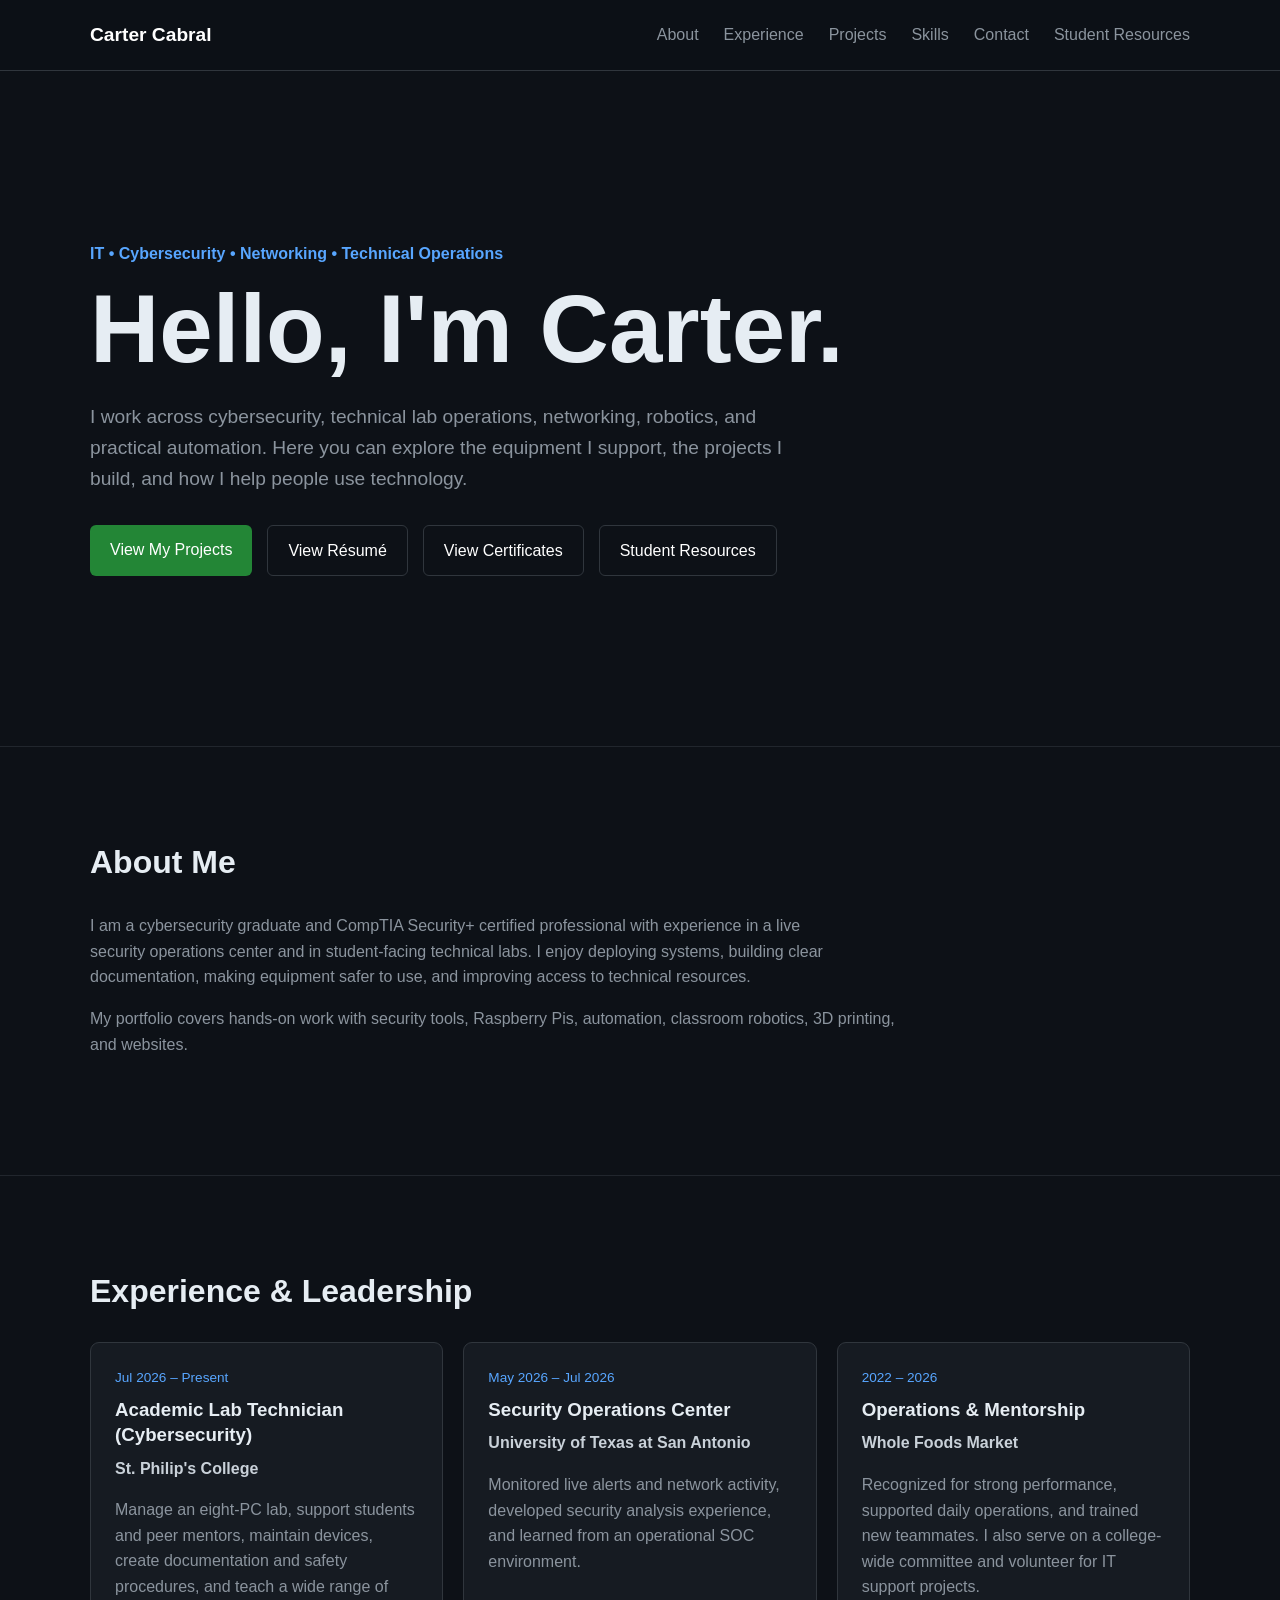
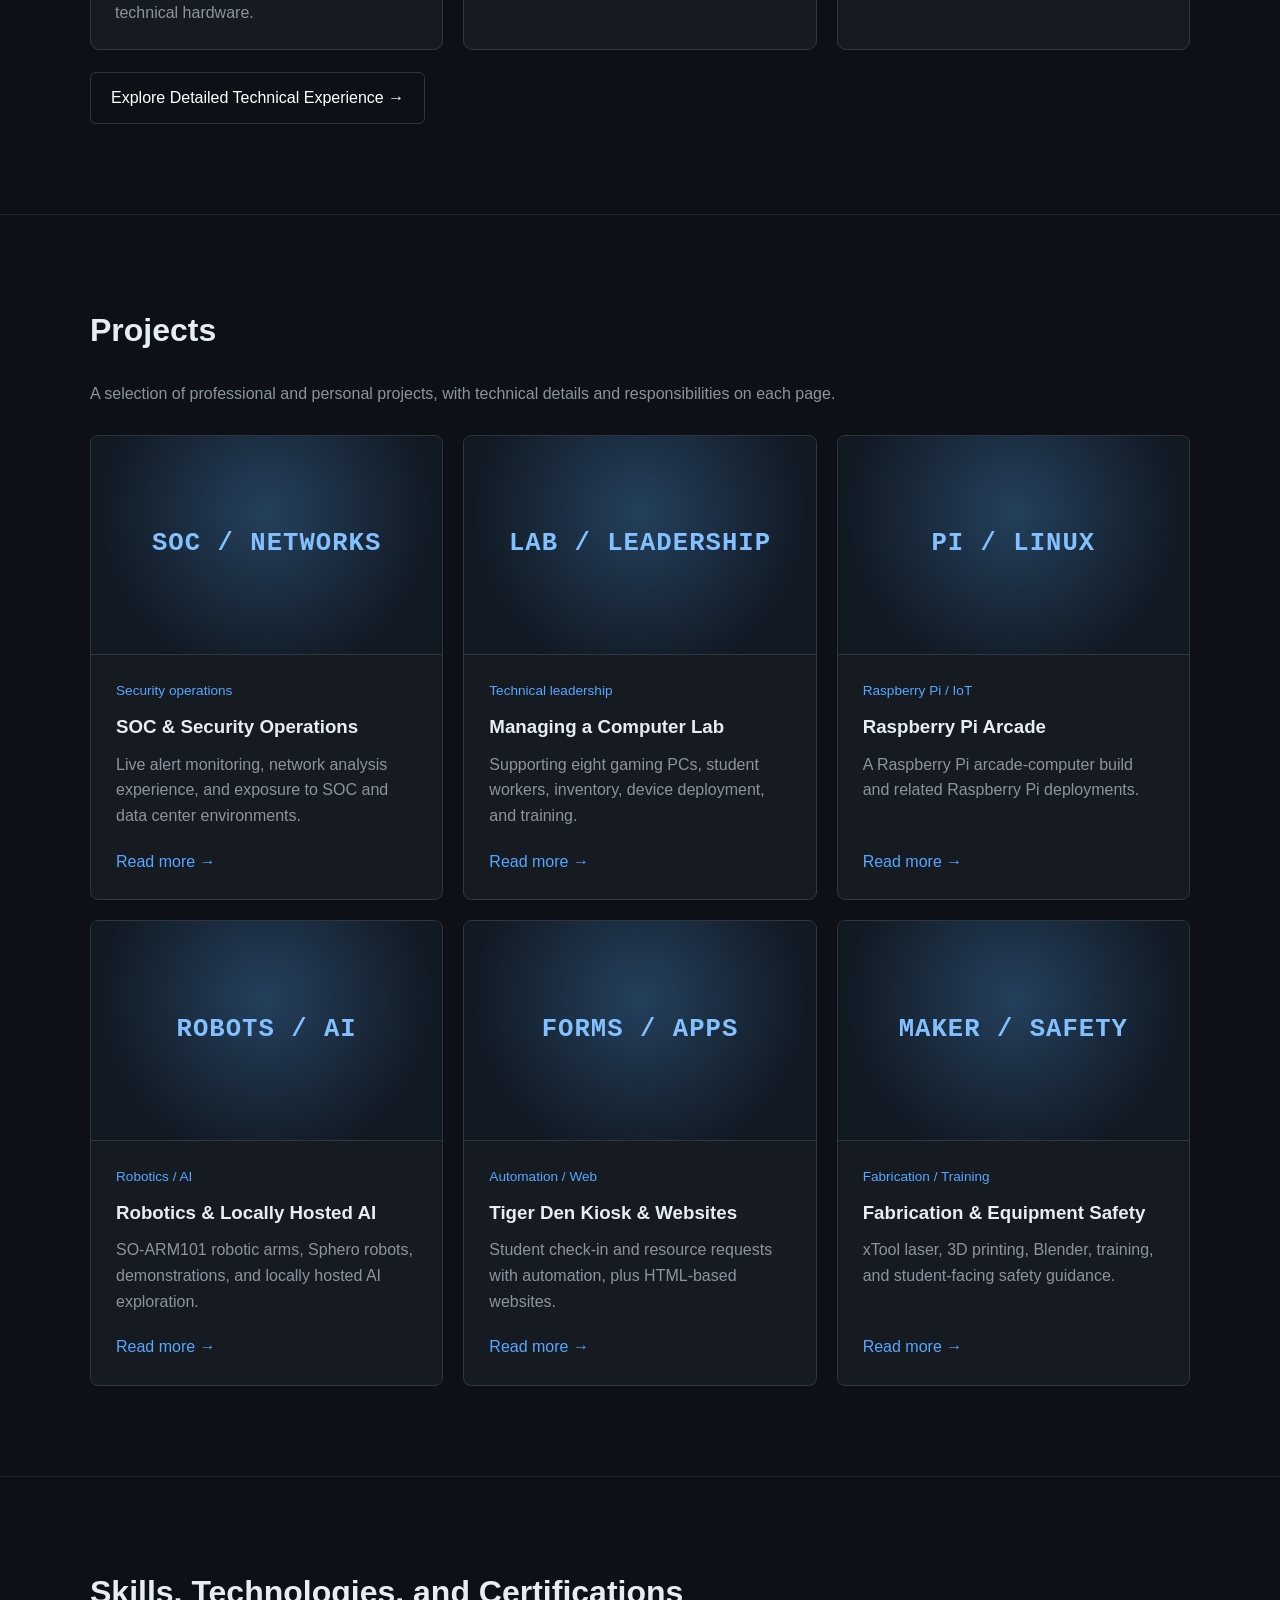
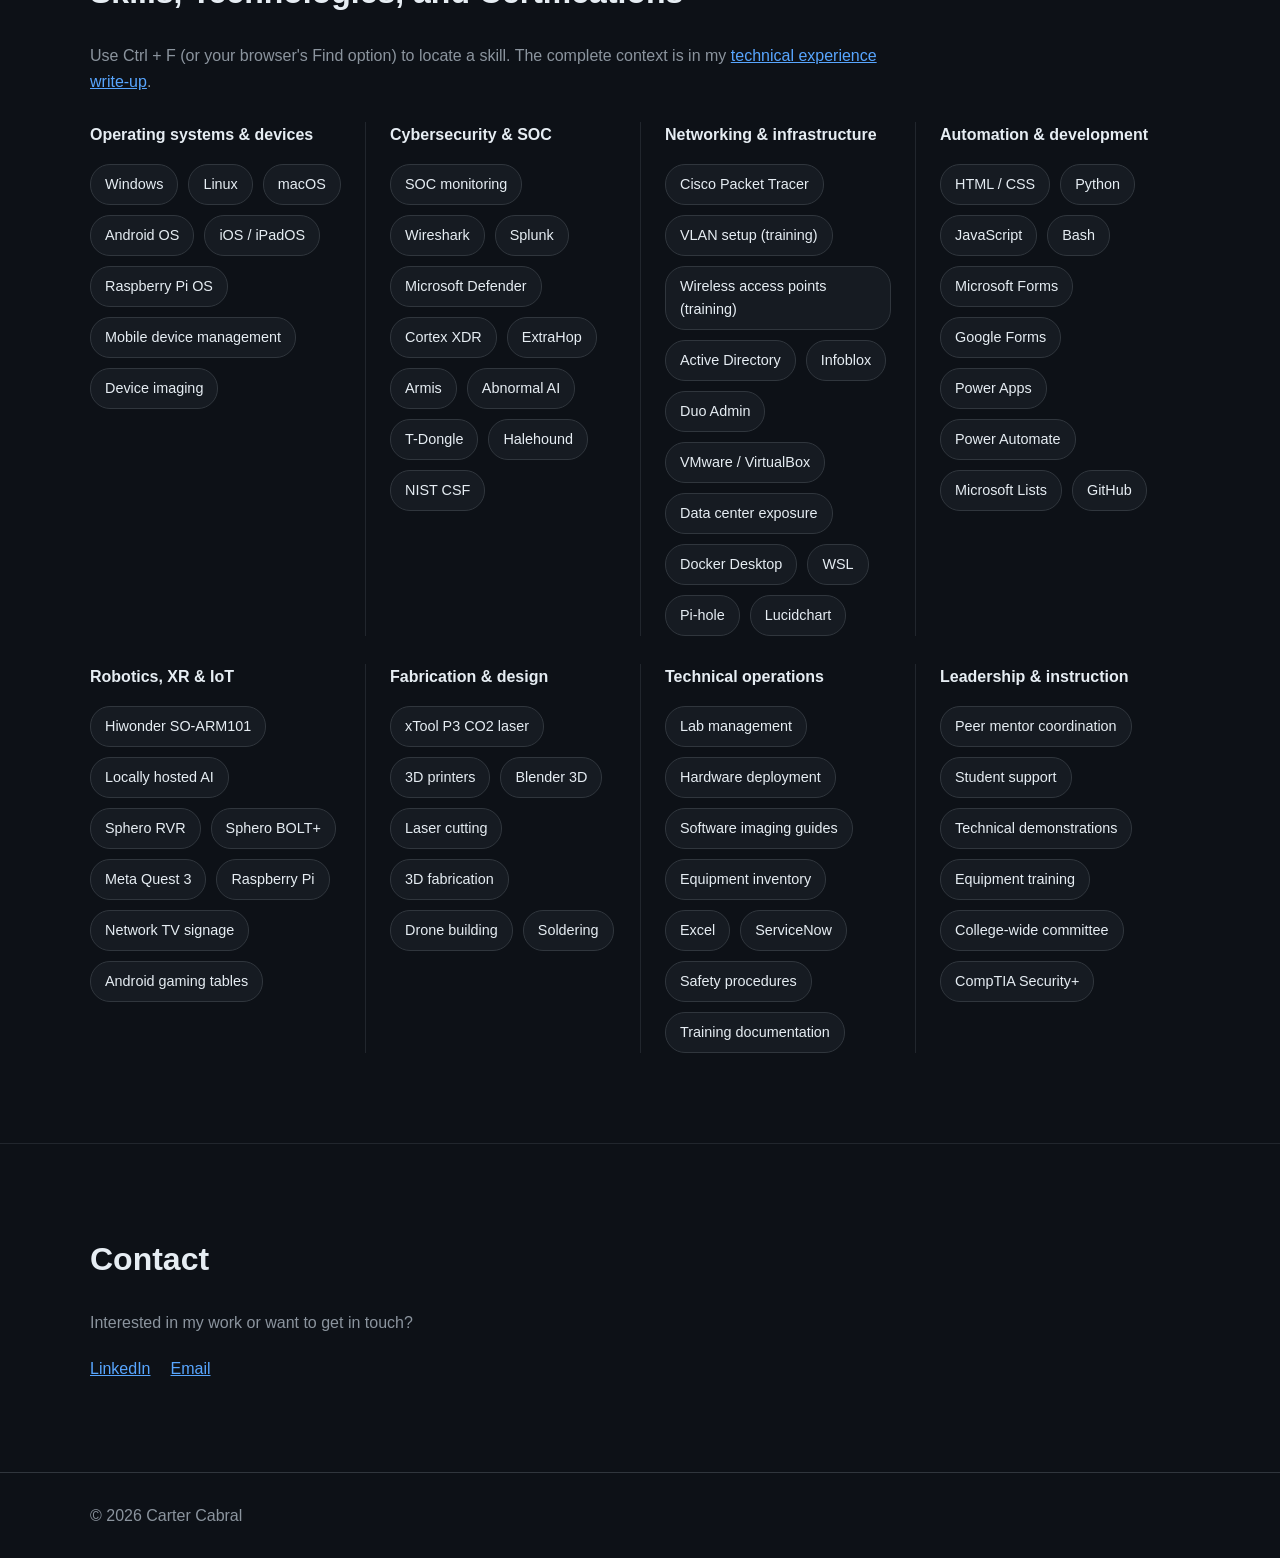
==== index.html @ fd6eb00e "update lots of changes - good luck" ====
<!DOCTYPE html>
<html lang="en"><head><meta charset="utf-8"><meta name="viewport" content="width=device-width, initial-scale=1.0">
<meta name="description" content="Cybersecurity, lab operations, robotics, networking, and technical projects by Carter Cabral."><title>Portfolio | Carter Cabral</title>
<link rel="stylesheet" href="styles.css"><link rel="stylesheet" href="portfolio-enhancements.css">
</head><body><header><nav class="container" aria-label="Main navigation">
<a class="logo" href="#">Carter Cabral</a>
<div class="nav-links"><a href="#about">About</a><a href="#experience">Experience</a><a href="#projects">Projects</a><a href="#skills">Skills</a><a href="#contact">Contact</a><a class="student-resources-link" href="resources/">Student Resources</a></div>
</nav></header><main>
<section class="hero container">
<p class="eyebrow">IT • Cybersecurity • Networking • Technical Operations</p>
<h1>Hello, I'm Carter.</h1>
<p class="hero-description">I work across cybersecurity, technical lab operations, networking, robotics, and practical automation. Here you can explore the equipment I support, the projects I build, and how I help people use technology.</p>
<div class="hero-buttons"><a class="button primary" href="#projects">View My Projects</a>
<a class="button secondary" href="#" title="Résumé PDF link to be added after choosing what contact details to publish">View Résumé</a>
<a class="button secondary" href="resources/pdf/certificates.pdf" download>View Certificates</a>
<a class="button secondary student-resource-cta" href="resources/">Student Resources</a></div>
</section>
<section id="about" class="section"><div class="container"><h2>About Me</h2>
<p>I am a cybersecurity graduate and CompTIA Security+ certified professional with experience in a live security operations center and in student-facing technical labs. I enjoy deploying systems, building clear documentation, making equipment safer to use, and improving access to technical resources.</p>
<p class="section-support">My portfolio covers hands-on work with security tools, Raspberry Pis, automation, classroom robotics, 3D printing, and websites.</p></div></section>
<section id="experience" class="section"><div class="container"><h2>Experience &amp; Leadership</h2>
<div class="experience-card-grid">
<article class="experience-card"><p class="project-type">Jul 2026 – Present</p><h3>Academic Lab Technician (Cybersecurity)</h3><p class="experience-company">St. Philip's College</p><p>Manage an eight-PC lab, support students and peer mentors, maintain devices, create documentation and safety procedures, and teach a wide range of technical hardware.</p></article>
<article class="experience-card"><p class="project-type">May 2026 – Jul 2026</p><h3>Security Operations Center</h3><p class="experience-company">University of Texas at San Antonio</p><p>Monitored live alerts and network activity, developed security analysis experience, and learned from an operational SOC environment.</p></article>
<article class="experience-card"><p class="project-type">2022 – 2026</p><h3>Operations &amp; Mentorship</h3><p class="experience-company">Whole Foods Market</p><p>Recognized for strong performance, supported daily operations, and trained new teammates. I also serve on a college-wide committee and volunteer for IT support projects.</p></article>
</div><p class="experience-cta"><a class="button secondary" href="experience.html">Explore Detailed Technical Experience →</a></p></div></section>
<section id="projects" class="section"><div class="container"><h2>Projects</h2>
<p class="section-support">A selection of professional and personal projects, with technical details and responsibilities on each page.</p>
<div class="project-grid"><article class="project-card with-preview">
<div class="project-preview project-preview--text" aria-hidden="true"><span>SOC / NETWORKS</span></div>
<div class="project-card-body"><p class="project-type">Security operations</p><h3>SOC &amp; Security Operations</h3><p>Live alert monitoring, network analysis experience, and exposure to SOC and data center environments.</p><a href="projects/cybersecurity.html" aria-label="Read about SOC &amp; Security Operations">Read more →</a></div>
</article><article class="project-card with-preview">
<div class="project-preview project-preview--text" aria-hidden="true"><span>LAB / LEADERSHIP</span></div>
<div class="project-card-body"><p class="project-type">Technical leadership</p><h3>Managing a Computer Lab</h3><p>Supporting eight gaming PCs, student workers, inventory, device deployment, and training.</p><a href="projects/computer-lab.html" aria-label="Read about Managing a Computer Lab">Read more →</a></div>
</article><article class="project-card with-preview">
<div class="project-preview project-preview--text" aria-hidden="true"><span>PI / LINUX</span></div>
<div class="project-card-body"><p class="project-type">Raspberry Pi / IoT</p><h3>Raspberry Pi Arcade</h3><p>A Raspberry Pi arcade-computer build and related Raspberry Pi deployments.</p><a href="projects/raspberry-pi-arcade.html" aria-label="Read about Raspberry Pi Arcade">Read more →</a></div>
</article><article class="project-card with-preview">
<div class="project-preview project-preview--text" aria-hidden="true"><span>ROBOTS / AI</span></div>
<div class="project-card-body"><p class="project-type">Robotics / AI</p><h3>Robotics &amp; Locally Hosted AI</h3><p>SO-ARM101 robotic arms, Sphero robots, demonstrations, and locally hosted AI exploration.</p><a href="experience.html#robotics" aria-label="Read about Robotics &amp; Locally Hosted AI">Read more →</a></div>
</article><article class="project-card with-preview">
<div class="project-preview project-preview--text" aria-hidden="true"><span>FORMS / APPS</span></div>
<div class="project-card-body"><p class="project-type">Automation / Web</p><h3>Tiger Den Kiosk &amp; Websites</h3><p>Student check-in and resource requests with automation, plus HTML-based websites.</p><a href="experience.html#automation" aria-label="Read about Tiger Den Kiosk &amp; Websites">Read more →</a></div>
</article><article class="project-card with-preview">
<div class="project-preview project-preview--text" aria-hidden="true"><span>MAKER / SAFETY</span></div>
<div class="project-card-body"><p class="project-type">Fabrication / Training</p><h3>Fabrication &amp; Equipment Safety</h3><p>xTool laser, 3D printing, Blender, training, and student-facing safety guidance.</p><a href="experience.html#fabrication" aria-label="Read about Fabrication &amp; Equipment Safety">Read more →</a></div>
</article></div></div></section>
<section id="skills" class="section"><div class="container"><h2>Skills, Technologies, and Certifications</h2>
<p class="section-support">Use Ctrl + F (or your browser's Find option) to locate a skill. The complete context is in my <a href="experience.html">technical experience write-up</a>.</p>
<div class="skills-grid"><div class="skill-group"><h3>Operating systems &amp; devices</h3><ul class="skills"><li>Windows</li><li>Linux</li><li>macOS</li><li>Android OS</li><li>iOS / iPadOS</li><li>Raspberry Pi OS</li><li>Mobile device management</li><li>Device imaging</li></ul></div><div class="skill-group"><h3>Cybersecurity &amp; SOC</h3><ul class="skills"><li>SOC monitoring</li><li>Wireshark</li><li>Splunk</li><li>Microsoft Defender</li><li>Cortex XDR</li><li>ExtraHop</li><li>Armis</li><li>Abnormal AI</li><li>T-Dongle</li><li>Halehound</li><li>NIST CSF</li></ul></div><div class="skill-group"><h3>Networking &amp; infrastructure</h3><ul class="skills"><li>Cisco Packet Tracer</li><li>VLAN setup (training)</li><li>Wireless access points (training)</li><li>Active Directory</li><li>Infoblox</li><li>Duo Admin</li><li>VMware / VirtualBox</li><li>Data center exposure</li><li>Docker Desktop</li><li>WSL</li><li>Pi-hole</li><li>Lucidchart</li></ul></div><div class="skill-group"><h3>Automation &amp; development</h3><ul class="skills"><li>HTML / CSS</li><li>Python</li><li>JavaScript</li><li>Bash</li><li>Microsoft Forms</li><li>Google Forms</li><li>Power Apps</li><li>Power Automate</li><li>Microsoft Lists</li><li>GitHub</li></ul></div><div class="skill-group"><h3>Robotics, XR &amp; IoT</h3><ul class="skills"><li>Hiwonder SO-ARM101</li><li>Locally hosted AI</li><li>Sphero RVR</li><li>Sphero BOLT+</li><li>Meta Quest 3</li><li>Raspberry Pi</li><li>Network TV signage</li><li>Android gaming tables</li></ul></div><div class="skill-group"><h3>Fabrication &amp; design</h3><ul class="skills"><li>xTool P3 CO2 laser</li><li>3D printers</li><li>Blender 3D</li><li>Laser cutting</li><li>3D fabrication</li><li>Drone building</li><li>Soldering</li></ul></div><div class="skill-group"><h3>Technical operations</h3><ul class="skills"><li>Lab management</li><li>Hardware deployment</li><li>Software imaging guides</li><li>Equipment inventory</li><li>Excel</li><li>ServiceNow</li><li>Safety procedures</li><li>Training documentation</li></ul></div><div class="skill-group"><h3>Leadership &amp; instruction</h3><ul class="skills"><li>Peer mentor coordination</li><li>Student support</li><li>Technical demonstrations</li><li>Equipment training</li><li>College-wide committee</li><li>CompTIA Security+</li></ul></div></div></div></section>
<section id="contact" class="section"><div class="container"><h2>Contact</h2><p>Interested in my work or want to get in touch?</p><div class="contact-links"><a href="https://www.linkedin.com/in/carter-cabral-80427b279">LinkedIn</a><a href="#">Email</a></div></div></section>
</main><footer><div class="container"><p>© 2026 Carter Cabral</p></div></footer></body></html>
---- styles.css ----
* {
    box-sizing: border-box;
    margin: 0;
    padding: 0;
}

html {
    scroll-behavior: smooth;
}

body {
    font-family: Arial, Helvetica, sans-serif;
    background: #0d1117;
    color: #e6edf3;
    line-height: 1.6;
}

.container {
    width: min(1100px, 90%);
    margin: auto;
}


/* Navigation */

header {
    border-bottom: 1px solid #30363d;
    background: rgba(13, 17, 23, 0.95);
    position: sticky;
    top: 0;
}

nav {
    height: 70px;
    display: flex;
    align-items: center;
    justify-content: space-between;
}

.logo {
    font-size: 1.2rem;
    font-weight: bold;
    color: white;
    text-decoration: none;
}

.nav-links {
    display: flex;
    gap: 25px;
}

.nav-links a {
    color: #8b949e;
    text-decoration: none;
}

.nav-links a:hover {
    color: white;
}


/* Hero */

.hero {
    min-height: 75vh;
    display: flex;
    flex-direction: column;
    justify-content: center;
}

.eyebrow {
    color: #58a6ff;
    margin-bottom: 15px;
    font-weight: bold;
}

.hero h1 {
    font-size: clamp(3rem, 8vw, 6rem);
    line-height: 1;
    margin-bottom: 25px;
}

.hero-description {
    max-width: 700px;
    color: #8b949e;
    font-size: 1.2rem;
}

.hero-buttons {
    display: flex;
    flex-wrap: wrap;
    gap: 15px;
    margin-top: 30px;
}

.button {
    padding: 12px 20px;
    border-radius: 6px;
    text-decoration: none;
}

.primary {
    background: #238636;
    color: white;
}

.secondary {
    border: 1px solid #30363d;
    color: white;
}


/* Sections */

.section {
    padding: 90px 0;
    border-top: 1px solid #21262d;
}

.section h2 {
    font-size: 2rem;
    margin-bottom: 25px;
}

.section p {
    color: #8b949e;
    max-width: 750px;
}


/* Projects */

.project-grid {
    display: grid;
    grid-template-columns: repeat(3, 1fr);
    gap: 20px;
}

.project-card {
    border: 1px solid #30363d;
    border-radius: 8px;
    padding: 25px;
    background: #161b22;
}

.project-card:hover {
    border-color: #58a6ff;
}

.project-card h3 {
    margin: 10px 0;
}

.project-card a {
    display: inline-block;
    margin-top: 20px;
    color: #58a6ff;
    text-decoration: none;
}

.project-type {
    font-size: .85rem;
    color: #58a6ff !important;
}


/* Skills */

.skills-grid {
    display: grid;
    grid-template-columns: repeat(4, minmax(0, 1fr));
    gap: 28px 0;
}

.skill-group {
    min-width: 0;
    padding: 0 24px;
}

.skill-group:first-child {
    padding-left: 0;
}

.skill-group + .skill-group {
    border-left: 1px solid #21262d;
}

.skill-group h3 {
    font-size: 1rem;
    margin-bottom: 16px;
}

.skills {
    display: flex;
    flex-wrap: wrap;
    gap: 10px;
    list-style: none;
}

.skills li {
    border: 1px solid #30363d;
    background: #161b22;
    padding: 8px 14px;
    border-radius: 20px;
    font-size: .9rem;
}

.skills li:hover {
    border-color: #58a6ff;
}


/* Contact */

.contact-links {
    display: flex;
    gap: 20px;
    margin-top: 20px;
}

.contact-links a {
    color: #58a6ff;
}


/* Footer */

footer {
    padding: 30px 0;
    border-top: 1px solid #30363d;
    color: #8b949e;
}


/* Mobile */

@media (max-width: 1000px) {

    .skills-grid {
        grid-template-columns: repeat(2, minmax(0, 1fr));
    }

    .skill-group:nth-child(odd) {
        border-left: 0;
        padding-left: 0;
    }

    .skill-group:nth-child(even) {
        padding-right: 0;
    }
}

@media (max-width: 700px) {

    .nav-links {
        display: flex;
        gap: 0;
    }

    .nav-links > a:not(.student-resources-link) {
        display: none;
    }

    .nav-links .student-resources-link {
        font-size: .85rem;
    }

    .project-grid {
        grid-template-columns: 1fr;
    }

    .hero {
        min-height: 65vh;
    }
}

@media (max-width: 600px) {

    .skills-grid {
        grid-template-columns: 1fr;
    }

    .skills-grid .skill-group {
        border-left: 0;
        padding: 0;
    }

    .skills-grid .skill-group + .skill-group {
        border-top: 1px solid #21262d;
        padding-top: 24px;
    }
}

/* Project card previews */

.project-card.with-preview {
    display: flex;
    flex-direction: column;
    overflow: hidden;
    padding: 0;
}

.project-preview {
    aspect-ratio: 8 / 5;
    border-bottom: 1px solid #30363d;
    background: #111923;
}

.project-preview img {
    display: block;
    width: 100%;
    height: 100%;
    object-fit: cover;
}

.project-card-body {
    display: flex;
    flex: 1;
    flex-direction: column;
    padding: 25px;
}

.project-card-body > a {
    margin-top: auto;
    padding-top: 20px;
}
---- portfolio-enhancements.css ----
/* Additional styles for the updated portfolio; original styles.css remains unchanged. */
header { z-index: 10; }
.nav-links { flex-wrap: wrap; justify-content: flex-end; align-items: center; }
.section { scroll-margin-top: 70px; }
@media (min-width: 1001px) { .skills-grid .skill-group:nth-child(4n+1) { border-left: 0; padding-left: 0; } }
.section-support { max-width: 820px !important; margin-bottom: 28px; }
.section-support a, .experience-back { color: #58a6ff; }
.section p + p { margin-top: 16px; }
.experience-card-grid { display: grid; grid-template-columns: repeat(3, minmax(0,1fr)); gap: 20px; }
.experience-card, .experience-panel { border: 1px solid #30363d; border-radius: 9px; padding: 24px; background: #161b22; }
.experience-card:hover, .experience-panel:hover { border-color: #58a6ff; }
.experience-card h3 { margin: 8px 0; line-height: 1.35; }
.experience-company { color: #c9d1d9 !important; margin-bottom: 12px; font-weight: bold; }
.experience-cta { margin-top: 22px; }
.experience-cta .button { display: inline-block; }
.project-preview--text { display: flex; justify-content: center; align-items: center; padding: 18px; text-align: center; background: radial-gradient(circle at 50% 35%, #24405c 0, #111923 75%); }
.project-preview--text span { font-family: Consolas, 'Liberation Mono', monospace; font-size: clamp(1rem,2.3vw,1.6rem); font-weight: bold; letter-spacing: .04em; color: #83c0ff; }
.project-card { transition: border-color .15s ease; }
.project-card-body p:not(.project-type) { flex: 1; }
.skills li { transition: border-color .15s ease, background-color .15s ease; }
.skills li:hover { border-color: #58a6ff; background: #1a2635; }
.experience-hero { padding: 70px 0 55px; }
.experience-hero h1 { font-size: clamp(2.5rem,5vw,4.25rem); line-height: 1.1; margin: 8px 0 20px; }
.experience-lede { max-width: 800px; font-size: 1.15rem; color: #a5b2c0; }
.experience-back { display: inline-block; margin-bottom: 32px; text-decoration: none; }
.experience-jump { display: flex; flex-wrap: wrap; gap: 10px; margin-top: 32px; }
.experience-jump a { color: #c9d1d9; border: 1px solid #30363d; border-radius: 20px; padding: 8px 13px; text-decoration: none; }
.experience-jump a:hover { border-color: #58a6ff; }
.experience-section { padding: 60px 0; }
.experience-detail { display: grid; grid-template-columns: minmax(0, .82fr) minmax(0, 1.18fr); gap: 36px; align-items: start; }
.experience-detail h2 { margin-bottom: 18px; }
.experience-detail p { color: #a5b2c0; }
.experience-panel h3 { margin-bottom: 14px; color: #e6edf3; }
.experience-panel h3:not(:first-child) { margin-top: 24px; }
.experience-panel p + ul { margin-top: 16px; }
.experience-panel ul { padding-left: 21px; color: #c5ced8; line-height: 1.7; }
.experience-panel li + li { margin-top: 12px; }
.experience-panel .experience-note { margin-top: 20px; font-size: .92rem; color: #91a4b9; }
.experience-related { display: flex; flex-wrap: wrap; gap: 18px; }
.experience-related a { color: #58a6ff; }
.project-insight { border: 1px solid #30363d; border-radius: 12px; padding: 27px; background: #161b22; }
.project-insight h3 { margin-bottom: 14px; color: #58a6ff; }
.project-insight ul { list-style: disc; padding-left: 22px; color: #b7c5d4; line-height: 1.8; }
.project-insight li + li { margin-top: 9px; }
.project-page .project-row { align-items: start; }
.project-page .project-tags li:hover { border-color: #58a6ff; }
@media (max-width: 900px) { .experience-card-grid { grid-template-columns: 1fr 1fr; } }
@media (max-width: 700px) { .experience-detail { grid-template-columns: 1fr; } .experience-card-grid { grid-template-columns: 1fr; } .experience-hero { padding: 45px 0; } }
@media (prefers-reduced-motion: reduce) { .project-card, .skills li { transition: none; } }
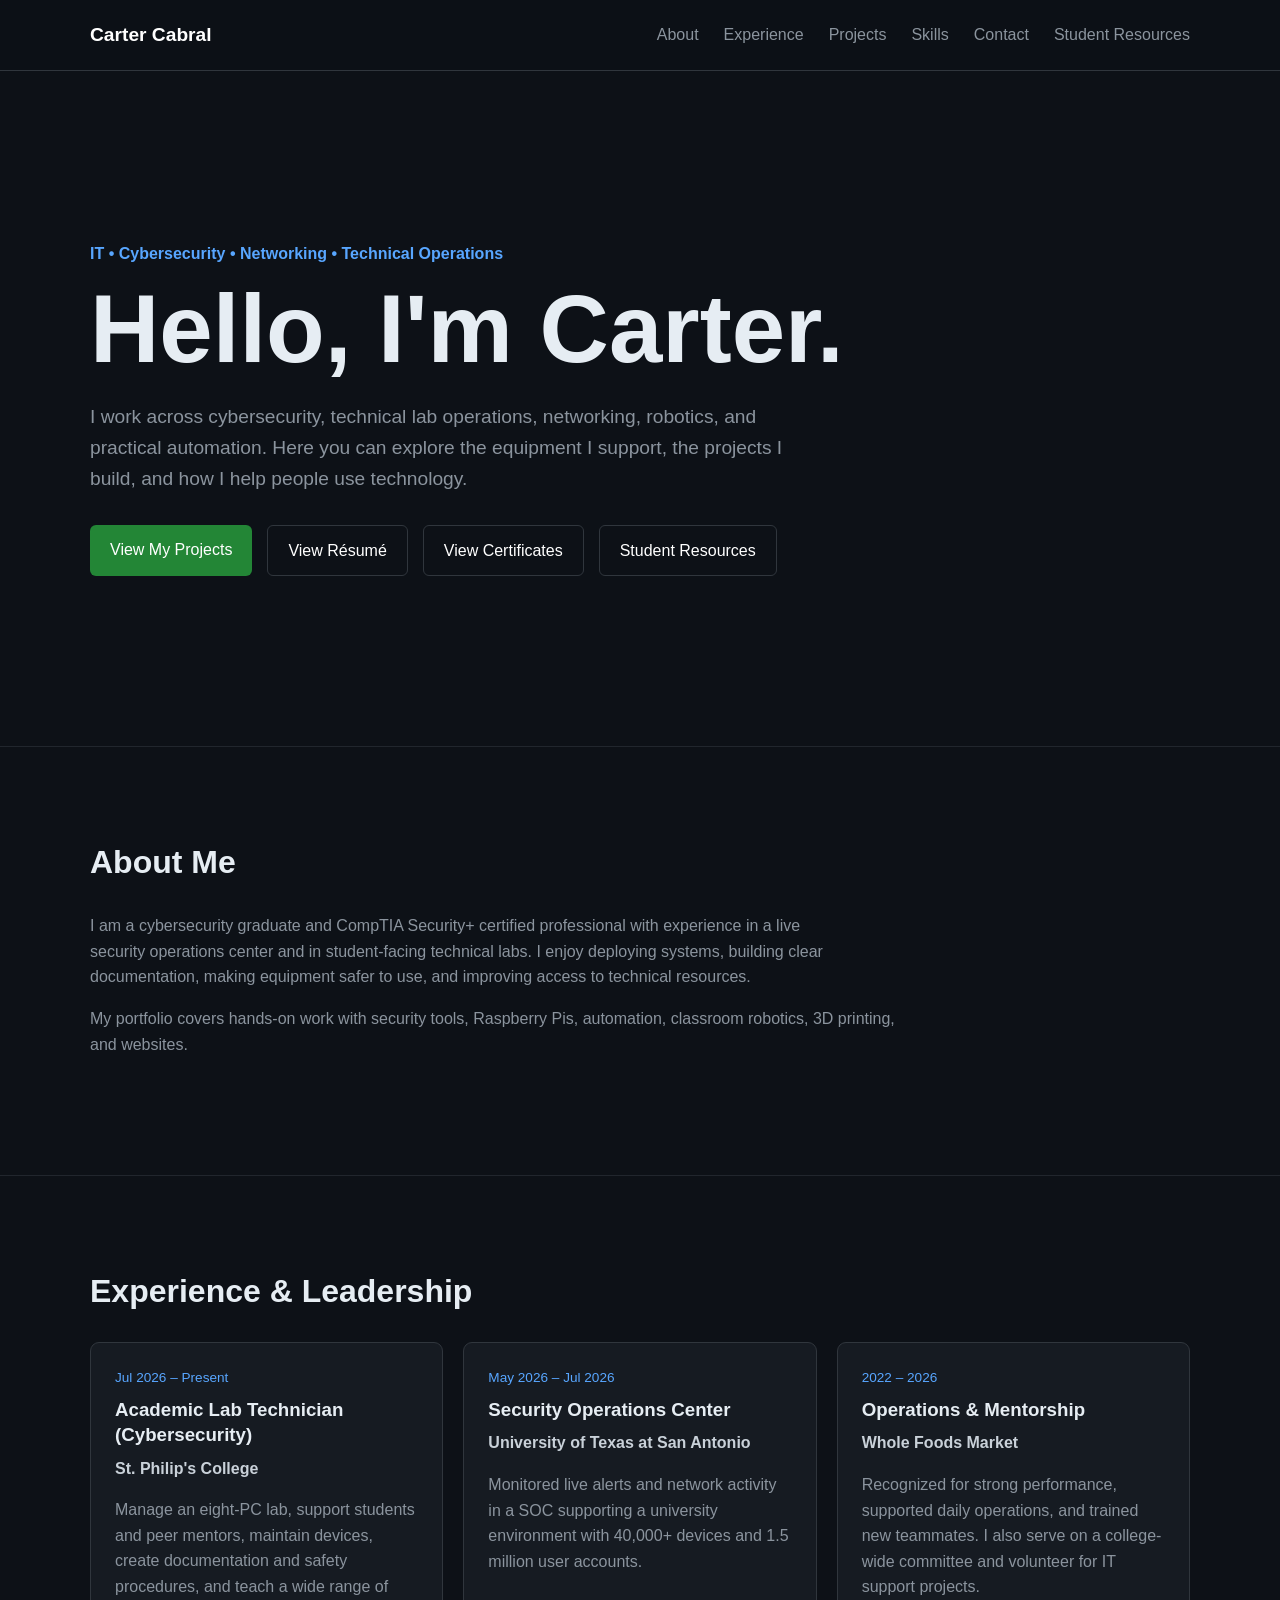
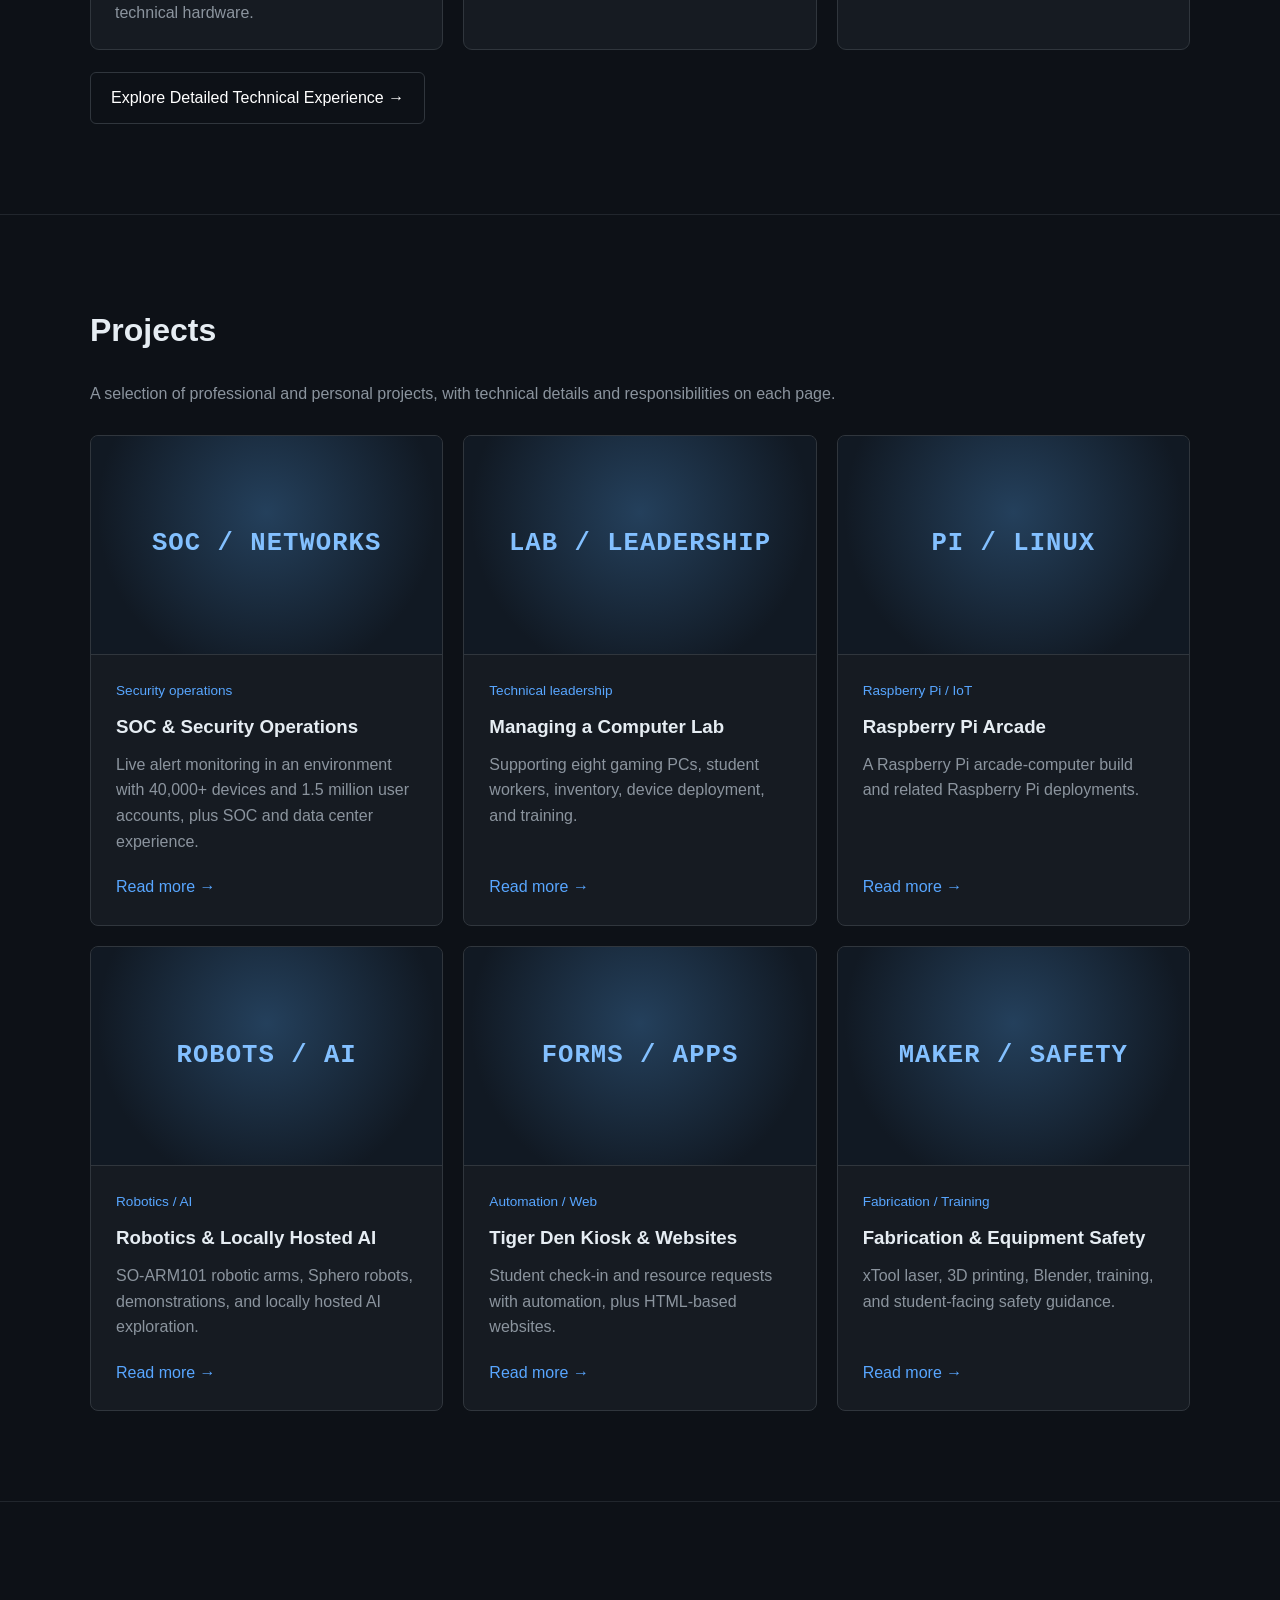
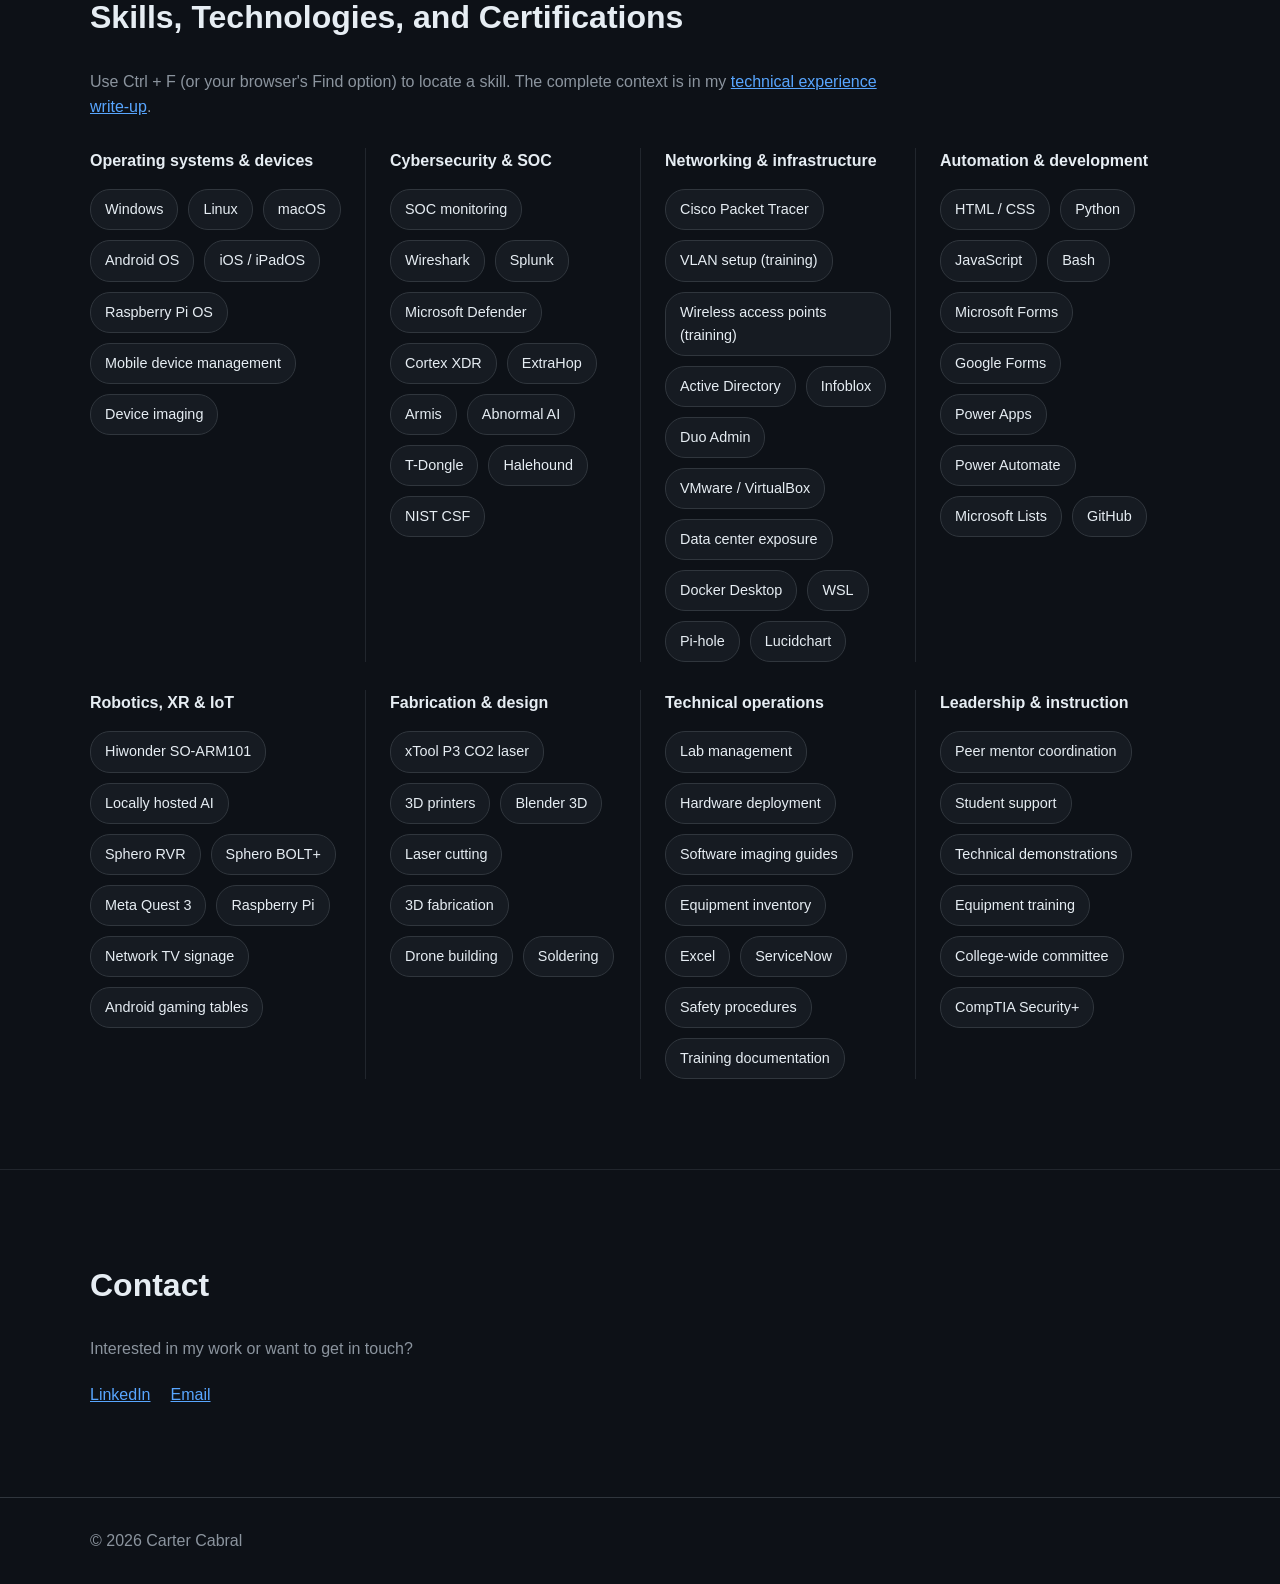
==== commit d52ef9e4: "updated stats added the number of users and devices in UTSA soc" ====
--- a/index.html
+++ b/index.html
@@ -21,14 +21,14 @@
 <section id="experience" class="section"><div class="container"><h2>Experience &amp; Leadership</h2>
 <div class="experience-card-grid">
 <article class="experience-card"><p class="project-type">Jul 2026 – Present</p><h3>Academic Lab Technician (Cybersecurity)</h3><p class="experience-company">St. Philip's College</p><p>Manage an eight-PC lab, support students and peer mentors, maintain devices, create documentation and safety procedures, and teach a wide range of technical hardware.</p></article>
-<article class="experience-card"><p class="project-type">May 2026 – Jul 2026</p><h3>Security Operations Center</h3><p class="experience-company">University of Texas at San Antonio</p><p>Monitored live alerts and network activity, developed security analysis experience, and learned from an operational SOC environment.</p></article>
+<article class="experience-card"><p class="project-type">May 2026 – Jul 2026</p><h3>Security Operations Center</h3><p class="experience-company">University of Texas at San Antonio</p><p>Monitored live alerts and network activity in a SOC supporting a university environment with 40,000+ devices and 1.5 million user accounts.</p></article>
 <article class="experience-card"><p class="project-type">2022 – 2026</p><h3>Operations &amp; Mentorship</h3><p class="experience-company">Whole Foods Market</p><p>Recognized for strong performance, supported daily operations, and trained new teammates. I also serve on a college-wide committee and volunteer for IT support projects.</p></article>
 </div><p class="experience-cta"><a class="button secondary" href="experience.html">Explore Detailed Technical Experience →</a></p></div></section>
 <section id="projects" class="section"><div class="container"><h2>Projects</h2>
 <p class="section-support">A selection of professional and personal projects, with technical details and responsibilities on each page.</p>
 <div class="project-grid"><article class="project-card with-preview">
 <div class="project-preview project-preview--text" aria-hidden="true"><span>SOC / NETWORKS</span></div>
-<div class="project-card-body"><p class="project-type">Security operations</p><h3>SOC &amp; Security Operations</h3><p>Live alert monitoring, network analysis experience, and exposure to SOC and data center environments.</p><a href="projects/cybersecurity.html" aria-label="Read about SOC &amp; Security Operations">Read more →</a></div>
+<div class="project-card-body"><p class="project-type">Security operations</p><h3>SOC &amp; Security Operations</h3><p>Live alert monitoring in an environment with 40,000+ devices and 1.5 million user accounts, plus SOC and data center experience.</p><a href="projects/cybersecurity.html" aria-label="Read about SOC &amp; Security Operations">Read more →</a></div>
 </article><article class="project-card with-preview">
 <div class="project-preview project-preview--text" aria-hidden="true"><span>LAB / LEADERSHIP</span></div>
 <div class="project-card-body"><p class="project-type">Technical leadership</p><h3>Managing a Computer Lab</h3><p>Supporting eight gaming PCs, student workers, inventory, device deployment, and training.</p><a href="projects/computer-lab.html" aria-label="Read about Managing a Computer Lab">Read more →</a></div>
